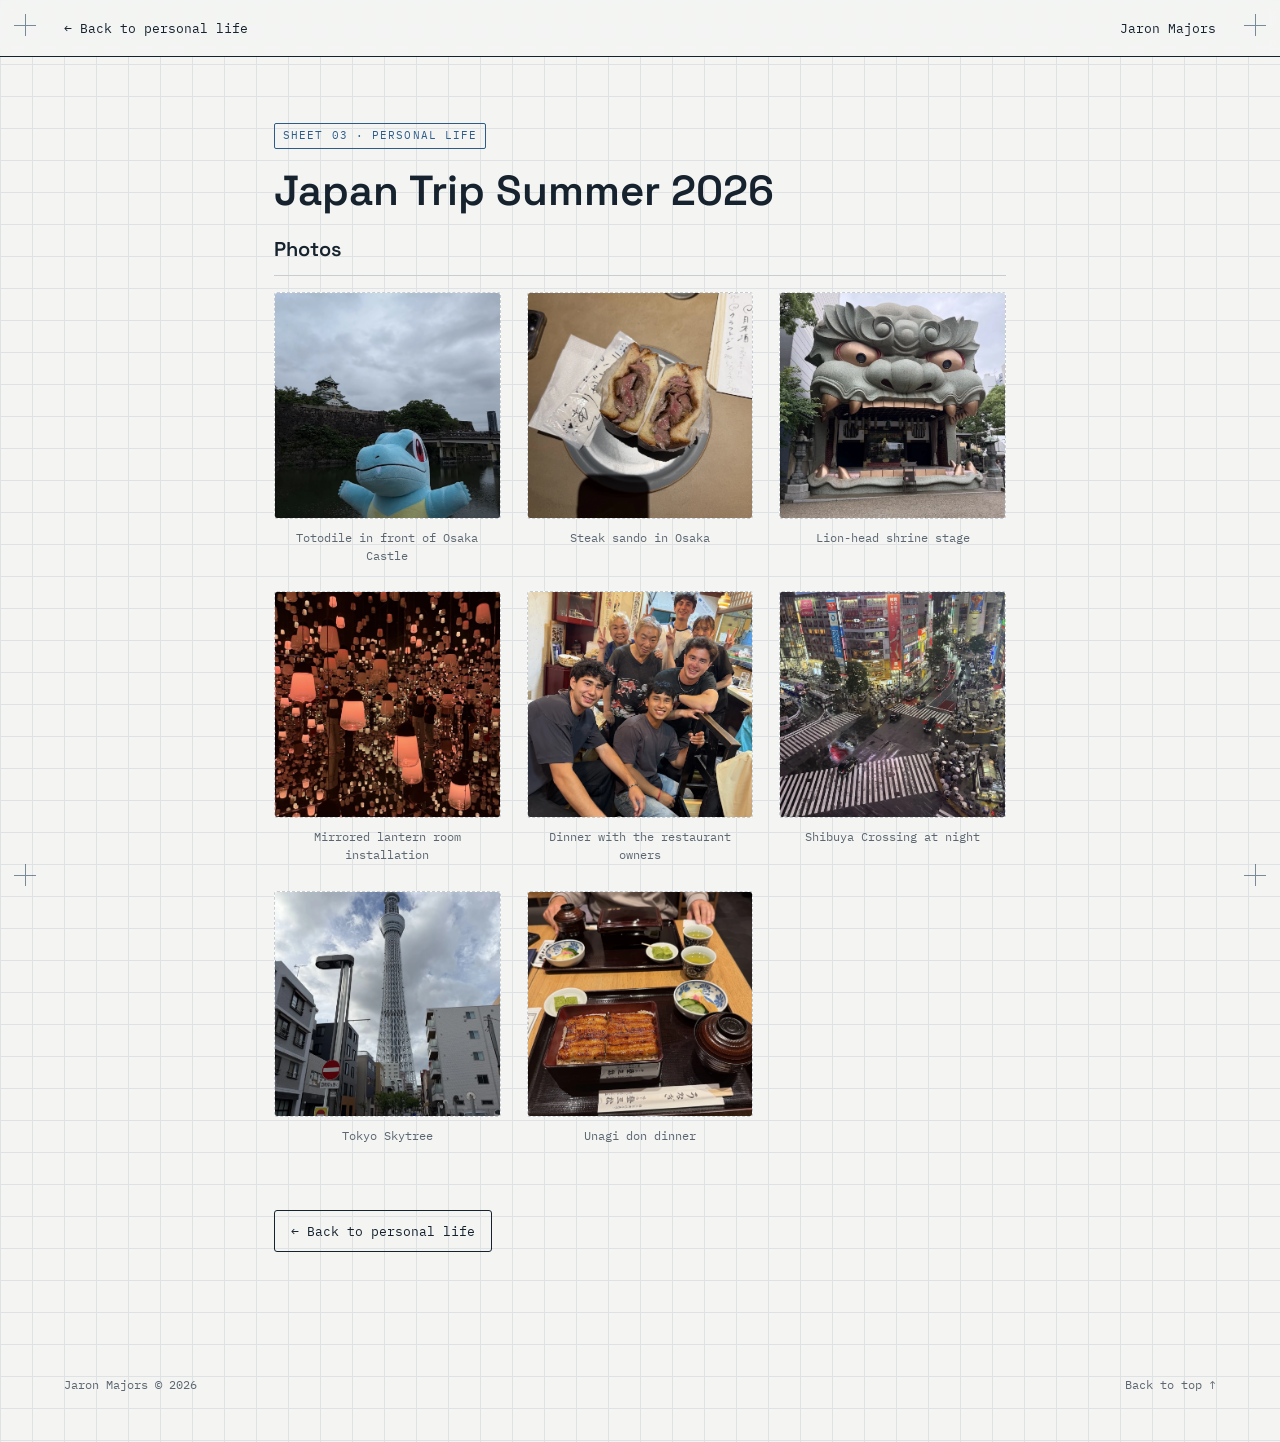
==== personal/japan-trip-2026.html @ 2b1dbe1b "Remove hero image and add per-photo captions to Japan trip gallery" ====
<!DOCTYPE html>
<html lang="en">
<head>
<meta charset="UTF-8">
<meta name="viewport" content="width=device-width, initial-scale=1.0">
<title>Japan Trip Summer 2026 — Jaron Majors</title>
<meta name="description" content="Photos from Jaron Majors' Japan trip, summer 2026.">
<link rel="preconnect" href="https://fonts.googleapis.com">
<link rel="preconnect" href="https://fonts.gstatic.com" crossorigin>
<link href="https://fonts.googleapis.com/css2?family=Space+Grotesk:wght@400;500;600;700&family=Inter:wght@400;500;600&family=IBM+Plex+Mono:wght@400;500&display=swap" rel="stylesheet">
<link rel="stylesheet" href="../css/style.css">
</head>
<body>

<div class="reg reg--tl" aria-hidden="true"></div>
<div class="reg reg--tr" aria-hidden="true"></div>
<div class="reg reg--bl" aria-hidden="true"></div>
<div class="reg reg--br" aria-hidden="true"></div>

<header class="article-header">
  <a href="../index.html#personal">← Back to personal life</a>
  <a href="../index.html">Jaron Majors</a>
</header>

<main class="article">
  <span class="article-eyebrow">Sheet 03 · Personal Life</span>
  <h1 class="article-title">Japan Trip Summer 2026</h1>

  <section class="article-section">
    <h2>Photos</h2>
    <div class="gallery">
      <figure class="gallery__item">
        <div class="gallery__frame"><img src="../assets/img/personal/japan-trip-2026/01.webp" alt="Totodile plush in front of Osaka Castle across the moat"></div>
        <figcaption>Totodile in front of Osaka Castle</figcaption>
      </figure>
      <figure class="gallery__item">
        <div class="gallery__frame"><img src="../assets/img/personal/japan-trip-2026/02.webp" alt="Toasted steak sandwich cut in half on a plate at a restaurant"></div>
        <figcaption>Steak sando in Osaka</figcaption>
      </figure>
      <figure class="gallery__item">
        <div class="gallery__frame"><img src="../assets/img/personal/japan-trip-2026/03.webp" alt="Large stone lion-head shaped shrine stage entrance with copper eyes and teeth"></div>
        <figcaption>Lion-head shrine stage</figcaption>
      </figure>
      <figure class="gallery__item">
        <div class="gallery__frame"><img src="../assets/img/personal/japan-trip-2026/04.webp" alt="Immersive mirrored room installation with hundreds of hanging glass lanterns"></div>
        <figcaption>Mirrored lantern room installation</figcaption>
      </figure>
      <figure class="gallery__item">
        <div class="gallery__frame"><img src="../assets/img/personal/japan-trip-2026/05.webp" alt="Group photo with friends and an elderly Japanese couple inside a small restaurant"></div>
        <figcaption>Dinner with the restaurant owners</figcaption>
      </figure>
      <figure class="gallery__item">
        <div class="gallery__frame"><img src="../assets/img/personal/japan-trip-2026/06.webp" alt="Aerial night view of Shibuya Crossing in the rain with crowds of umbrellas"></div>
        <figcaption>Shibuya Crossing at night</figcaption>
      </figure>
      <figure class="gallery__item">
        <div class="gallery__frame"><img src="../assets/img/personal/japan-trip-2026/07.webp" alt="Low angle view looking up at Tokyo Skytree against a cloudy sky"></div>
        <figcaption>Tokyo Skytree</figcaption>
      </figure>
      <figure class="gallery__item">
        <div class="gallery__frame"><img src="../assets/img/personal/japan-trip-2026/08.webp" alt="Unagi don meal in a lacquered box served with tea, pickles, and tamagoyaki"></div>
        <figcaption>Unagi don dinner</figcaption>
      </figure>
    </div>
  </section>

  <a class="article-back" href="../index.html#personal">← Back to personal life</a>
</main>

<footer class="sitefooter">
  <span>Jaron Majors © 2026</span>
  <a href="../index.html#top">Back to top ↑</a>
</footer>

<script src="../js/main.js"></script>
</body>
</html>
---- css/style.css ----
/* ==========================================================================
   TOKENS
   ========================================================================== */
:root{
  --paper:      #F4F5F3;
  --paper-alt:  #EDEFEC;
  --ink:        #16232E;
  --blue:       #2E5C8A;
  --blue-deep:  #16324F;
  --blue-pale:  #DCE6EE;
  --line:       #C7CDD1;
  --line-soft:  #DEE2E4;
  --accent:     #D6572A;
  --muted:      #5C6670;

  --font-display: 'Space Grotesk', sans-serif;
  --font-body:    'Inter', sans-serif;
  --font-mono:    'IBM Plex Mono', monospace;

  --gutter: clamp(20px, 5vw, 72px);
  --radius: 3px;
}

*,*::before,*::after{ box-sizing:border-box; }
html{ scroll-behavior:smooth; }

body{
  margin:0;
  background:
    linear-gradient(var(--line-soft) 1px, transparent 1px) 0 0/100% 32px,
    linear-gradient(90deg, var(--line-soft) 1px, transparent 1px) 0 0/32px 100%,
    var(--paper);
  background-attachment: local, local, fixed;
  color:var(--ink);
  font-family:var(--font-body);
  font-size:16px;
  line-height:1.6;
  -webkit-font-smoothing:antialiased;
}

a{ color:inherit; }
img{ max-width:100%; display:block; }
ul{ list-style:none; margin:0; padding:0; }
p{ margin:0 0 1em; }

:focus-visible{
  outline:2px solid var(--accent);
  outline-offset:3px;
}

@media (prefers-reduced-motion: reduce){
  *{ animation-duration:0.001ms !important; transition-duration:0.001ms !important; scroll-behavior:auto !important; }
}

/* ==========================================================================
   REGISTRATION MARKS (signature element)
   ========================================================================== */
.reg{
  position:fixed;
  width:22px; height:22px;
  z-index:40;
  pointer-events:none;
  opacity:0.55;
}
.reg::before,.reg::after{
  content:"";
  position:absolute;
  background:var(--blue-deep);
}
.reg::before{ width:100%; height:1px; top:50%; left:0; }
.reg::after{ height:100%; width:1px; left:50%; top:0; }
.reg--tl{ top:14px; left:14px; }
.reg--tr{ top:14px; right:14px; }
.reg--bl{ bottom:14px; left:14px; }
.reg--br{ bottom:14px; right:14px; }
@media (max-width:640px){ .reg{ display:none; } }

/* ==========================================================================
   TITLE BLOCK / HEADER
   ========================================================================== */
.titleblock{
  position:sticky;
  top:0;
  z-index:30;
  background:rgba(244,245,243,0.92);
  backdrop-filter:blur(6px);
  border-bottom:1.5px solid var(--ink);
}
.titleblock__inner{
  max-width:1280px;
  margin:0 auto;
  padding:14px var(--gutter);
  display:grid;
  grid-template-columns:1fr auto auto;
  align-items:center;
  gap:24px;
}
.titleblock__id{ display:flex; align-items:center; gap:14px; min-width:0; }
.titleblock__mark{
  font-family:var(--font-mono);
  font-size:12px;
  letter-spacing:0.04em;
  border:1.5px solid var(--ink);
  border-radius:50%;
  width:34px; height:34px;
  display:flex; align-items:center; justify-content:center;
  flex:none;
}
.titleblock__name{
  font-family:var(--font-display);
  font-size:18px;
  font-weight:600;
  margin:0;
  line-height:1.1;
}
.titleblock__role{
  font-family:var(--font-mono);
  font-size:11px;
  color:var(--muted);
  margin:2px 0 0;
  white-space:nowrap;
}

.titleblock__nav{
  display:flex;
  gap:2px;
}
.titleblock__nav a{
  font-family:var(--font-mono);
  font-size:12.5px;
  text-decoration:none;
  color:var(--ink);
  padding:8px 14px;
  border:1px solid transparent;
  border-radius:var(--radius);
  display:flex; align-items:center; gap:7px;
  transition:border-color .15s ease, background .15s ease;
}
.titleblock__nav a:hover{
  border-color:var(--line);
  background:var(--paper-alt);
}
.nav-num{
  color:var(--blue);
  font-size:10px;
}

.titleblock__meta{
  display:flex;
  gap:20px;
  margin:0;
  font-family:var(--font-mono);
  font-size:10.5px;
}
.titleblock__meta dt{
  color:var(--muted);
  text-transform:uppercase;
  letter-spacing:.06em;
  font-size:9.5px;
}
.titleblock__meta dd{
  margin:2px 0 0;
  white-space:nowrap;
}

@media (max-width:900px){
  .titleblock__inner{ grid-template-columns:1fr auto; }
  .titleblock__meta{ display:none; }
  .titleblock__role{ display:none; }
  .titleblock__nav a{ padding:8px 9px; }
}

/* ==========================================================================
   SHEETS (sections)
   ========================================================================== */
.sheet{
  max-width:1280px;
  margin:0 auto;
  padding:64px var(--gutter) 88px;
  border-bottom:1px solid var(--line);
  position:relative;
}
.sheet--alt{ background:var(--paper-alt); max-width:none; }
.sheet--alt > *{ max-width:1280px; margin-left:auto; margin-right:auto; }

.sheet__label{
  display:flex;
  align-items:baseline;
  gap:12px;
  margin-bottom:40px;
}
.sheet__num{
  font-family:var(--font-mono);
  font-size:11px;
  color:var(--blue);
  letter-spacing:.08em;
  border:1px solid var(--blue);
  padding:3px 8px;
  border-radius:2px;
}
.sheet__title{
  font-family:var(--font-display);
  font-size:13px;
  letter-spacing:.14em;
  text-transform:uppercase;
  color:var(--muted);
}

.section-head{
  font-family:var(--font-display);
  font-size:clamp(26px,3.4vw,38px);
  font-weight:600;
  line-height:1.2;
  margin:0 0 22px;
  max-width:20ch;
}
.section-intro{
  font-family:var(--font-mono);
  font-size:13px;
  color:var(--muted);
  margin-bottom:40px;
  max-width:60ch;
}

/* ==========================================================================
   ABOUT
   ========================================================================== */
.about__grid{
  display:grid;
  grid-template-columns:1.3fr 1fr;
  gap:64px;
}
@media (max-width:860px){
  .about__grid{ grid-template-columns:1fr; }
}

.about__summary p{
  font-size:16px;
  color:var(--ink);
  max-width:62ch;
}

.links{
  display:flex;
  flex-wrap:wrap;
  gap:10px;
  margin-top:28px;
}
.link-chip{
  display:inline-flex;
  align-items:center;
  gap:8px;
  font-family:var(--font-mono);
  font-size:12.5px;
  text-decoration:none;
  color:var(--ink);
  border:1px solid var(--ink);
  border-radius:var(--radius);
  padding:9px 14px;
  transition:transform .15s ease, background .15s ease, color .15s ease;
}
.link-chip:hover{
  background:var(--ink);
  color:var(--paper);
  transform:translateY(-1px);
}
.link-chip--accent{
  border-color:var(--accent);
  color:var(--accent);
}
.link-chip--accent:hover{
  background:var(--accent);
  border-color:var(--accent);
  color:#fff;
}
.link-chip__icon{ font-size:13px; line-height:1; }

.panel{
  padding-bottom:24px;
  margin-bottom:24px;
  border-bottom:1px dashed var(--line);
}
.panel:last-child{ border-bottom:none; margin-bottom:0; }
.panel__head{
  font-family:var(--font-mono);
  font-size:11px;
  text-transform:uppercase;
  letter-spacing:.1em;
  color:var(--blue);
  display:flex;
  align-items:center;
  gap:8px;
  margin:0 0 14px;
}
.tick{
  width:8px; height:8px;
  border:1.5px solid var(--blue);
  transform:rotate(45deg);
  flex:none;
}
.panel__org{ font-weight:600; margin:0 0 2px; font-size:14.5px; }
.panel__detail{ margin:0 0 2px; font-size:14px; color:var(--ink); }
.panel__meta{ font-family:var(--font-mono); font-size:11.5px; color:var(--muted); margin:0; }

.xp{ margin-bottom:16px; }
.xp:last-child{ margin-bottom:0; }
.xp__role{ font-weight:600; font-size:14px; margin:0 0 2px; }
.xp__org{ font-size:13.5px; color:var(--ink); margin:0 0 2px; }
.xp__meta{ font-family:var(--font-mono); font-size:11px; color:var(--muted); margin:0; }

.skillstrip{
  margin-top:56px;
  padding-top:28px;
  border-top:1px solid var(--line);
  display:flex;
  gap:24px;
  align-items:baseline;
  flex-wrap:wrap;
}
.skillstrip__label{
  font-family:var(--font-mono);
  font-size:11px;
  text-transform:uppercase;
  letter-spacing:.08em;
  color:var(--muted);
  flex:none;
}
.skillstrip__list{
  display:flex;
  flex-wrap:wrap;
  gap:8px 10px;
}
.skillstrip__list li{
  font-family:var(--font-mono);
  font-size:11.5px;
  padding:5px 10px;
  border:1px solid var(--line);
  border-radius:20px;
  color:var(--blue-deep);
  background:#fff;
}

/* ==========================================================================
   PROJECTS
   ========================================================================== */
.projects{
  display:grid;
  grid-template-columns:repeat(3,1fr);
  gap:32px;
}
@media (max-width:980px){
  .projects{ grid-template-columns:1fr; }
}

.project{
  background:#fff;
  border:1px solid var(--line);
  border-radius:var(--radius);
  overflow:hidden;
  display:flex;
  flex-direction:column;
  transition:transform .2s ease, box-shadow .2s ease;
}
.project:hover{
  transform:translateY(-4px);
  box-shadow:0 14px 32px -18px rgba(22,35,46,.35);
}

.project__media{
  position:relative;
  aspect-ratio:4/3;
  overflow:hidden;
  background:var(--blue-pale);
  border-bottom:1px solid var(--line);
}
.project__media img{
  width:100%; height:100%;
  object-fit:cover;
  transition:transform .4s ease;
}
.project:hover .project__media img{ transform:scale(1.045); }

.fig{
  position:absolute;
  bottom:8px; right:8px;
  font-family:var(--font-mono);
  font-size:10px;
  letter-spacing:.05em;
  background:rgba(22,35,46,0.82);
  color:#fff;
  padding:3px 7px;
  border-radius:2px;
}

.project__body{ padding:22px 22px 24px; display:flex; flex-direction:column; flex:1; }
.project__tag{
  font-family:var(--font-mono);
  font-size:10.5px;
  text-transform:uppercase;
  letter-spacing:.06em;
  color:var(--blue);
  margin-bottom:8px;
}
.project__title{
  font-family:var(--font-display);
  font-size:19px;
  font-weight:600;
  margin:0 0 10px;
  line-height:1.28;
}
.project__desc{
  font-size:13.8px;
  color:var(--muted);
  margin-bottom:16px;
  flex:1;
}
.project__chips{
  display:flex;
  flex-wrap:wrap;
  gap:6px;
}
.project__chips li{
  font-family:var(--font-mono);
  font-size:10.5px;
  padding:4px 8px;
  background:var(--paper-alt);
  border:1px solid var(--line-soft);
  border-radius:3px;
  color:var(--blue-deep);
}

.more-note{
  margin-top:40px;
  font-family:var(--font-mono);
  font-size:12px;
  color:var(--muted);
  text-align:center;
  border-top:1px dashed var(--line);
  padding-top:24px;
}

/* ==========================================================================
   PERSONAL ENTRIES
   ========================================================================== */
.entries{
  display:grid;
  grid-template-columns:repeat(3,1fr);
  gap:32px;
}
@media (max-width:980px){
  .entries{ grid-template-columns:1fr; }
}

.entry{
  position:relative;
  background:#fff;
  border:1px solid var(--line);
  border-radius:var(--radius);
  overflow:hidden;
  cursor:pointer;
  transition:transform .2s ease, box-shadow .2s ease;
}
.entry:hover{
  transform:translateY(-4px);
  box-shadow:0 14px 32px -18px rgba(22,35,46,.35);
}
.entry__link-overlay{
  position:absolute;
  inset:0;
  z-index:2;
}
.entry__media{
  position:relative;
  aspect-ratio:4/3;
  overflow:hidden;
  background:var(--blue-pale);
  border-bottom:1px solid var(--line);
}
.entry__media img{
  width:100%; height:100%;
  object-fit:cover;
  transition:transform .4s ease;
}
.entry:hover .entry__media img{ transform:scale(1.045); }
.entry__caption{
  padding:16px 18px;
  font-family:var(--font-display);
  font-size:15.5px;
  font-weight:600;
}

/* ==========================================================================
   GALLERY (used on personal entry detail pages)
   ========================================================================== */
.gallery{
  display:grid;
  grid-template-columns:repeat(3,1fr);
  gap:26px;
}
@media (max-width:760px){
  .gallery{ grid-template-columns:repeat(2,1fr); }
}
@media (max-width:460px){
  .gallery{ grid-template-columns:1fr; }
}

.gallery__item{ margin:0; }
.gallery__frame{
  aspect-ratio:1/1;
  border:1.5px dashed var(--line);
  border-radius:var(--radius);
  display:flex;
  align-items:center;
  justify-content:center;
  background:#fff;
  transition:border-color .15s ease, background .15s ease;
  overflow:hidden;
}
.gallery__frame img{ width:100%; height:100%; object-fit:cover; }
.placeholder .gallery__frame span{
  font-family:var(--font-mono);
  font-size:11.5px;
  color:var(--line);
  letter-spacing:.05em;
}
.gallery__item:hover .gallery__frame{
  border-color:var(--blue);
  background:var(--blue-pale);
}
.gallery__item:hover .gallery__frame span{ color:var(--blue); }
.gallery__item figcaption{
  font-family:var(--font-mono);
  font-size:11.5px;
  color:var(--muted);
  margin-top:10px;
  text-align:center;
}

/* ==========================================================================
   FOOTER
   ========================================================================== */
.sitefooter{
  max-width:1280px;
  margin:0 auto;
  padding:28px var(--gutter) 48px;
  display:flex;
  justify-content:space-between;
  font-family:var(--font-mono);
  font-size:11.5px;
  color:var(--muted);
}
.sitefooter a{ text-decoration:none; }
.sitefooter a:hover{ color:var(--blue); }

/* ==========================================================================
   PROJECT CARD → ARTICLE LINK
   ========================================================================== */
.project{ position:relative; cursor:pointer; }
.project__link-overlay{
  position:absolute;
  inset:0;
  z-index:2;
}
.project__cta{
  display:inline-flex;
  align-items:center;
  gap:6px;
  margin-top:16px;
  font-family:var(--font-mono);
  font-size:11.5px;
  color:var(--accent);
  text-transform:uppercase;
  letter-spacing:.05em;
}
.project__cta::after{
  content:"→";
  transition:transform .15s ease;
  display:inline-block;
}
.project:hover .project__cta::after{ transform:translateX(3px); }

/* ==========================================================================
   ARTICLE (PROJECT DETAIL) PAGES
   ========================================================================== */
.article-header{
  max-width:1280px;
  margin:0 auto;
  padding:18px var(--gutter);
  display:flex;
  align-items:center;
  justify-content:space-between;
  border-bottom:1.5px solid var(--ink);
  background:rgba(244,245,243,0.92);
  position:sticky;
  top:0;
  z-index:30;
  backdrop-filter:blur(6px);
}
.article-header a{
  font-family:var(--font-mono);
  font-size:12.5px;
  text-decoration:none;
  color:var(--ink);
  transition:color .15s ease;
}
.article-header a:hover{ color:var(--blue); }

.article{
  max-width:860px;
  margin:0 auto;
  padding:64px var(--gutter) 96px;
}
.article-eyebrow{
  font-family:var(--font-mono);
  font-size:11px;
  text-transform:uppercase;
  letter-spacing:.1em;
  color:var(--blue);
  border:1px solid var(--blue);
  display:inline-block;
  padding:3px 8px;
  border-radius:2px;
  margin-bottom:18px;
}
.article-title{
  font-family:var(--font-display);
  font-size:clamp(28px,4vw,42px);
  font-weight:600;
  line-height:1.15;
  margin:0 0 18px;
  max-width:22ch;
}
.article-meta-row{
  display:flex;
  flex-wrap:wrap;
  gap:10px;
  margin-bottom:36px;
}
.meta-pill{
  font-family:var(--font-mono);
  font-size:11px;
  padding:5px 10px;
  border:1px solid var(--line);
  border-radius:20px;
  color:var(--blue-deep);
  background:#fff;
}
.article-hero{
  width:100%;
  border-radius:var(--radius);
  overflow:hidden;
  border:1px solid var(--line);
  margin-bottom:48px;
}
.article-hero img{ width:100%; display:block; }

.article-section{ margin-bottom:48px; }
.article-section h2{
  font-family:var(--font-display);
  font-size:20px;
  font-weight:600;
  margin:0 0 16px;
  padding-bottom:10px;
  border-bottom:1px solid var(--line);
}
.article-section p{ font-size:15.5px; color:var(--ink); max-width:70ch; }
.article-list{ display:flex; flex-direction:column; gap:10px; }
.article-list li{
  font-size:14.5px;
  color:var(--ink);
  padding-left:20px;
  position:relative;
}
.article-list li::before{
  content:"";
  position:absolute;
  left:0; top:8px;
  width:7px; height:7px;
  border:1.5px solid var(--blue);
  transform:rotate(45deg);
}

.article-back{
  display:inline-flex;
  align-items:center;
  gap:8px;
  font-family:var(--font-mono);
  font-size:12.5px;
  text-decoration:none;
  color:var(--ink);
  border:1px solid var(--ink);
  border-radius:var(--radius);
  padding:10px 16px;
  margin-top:16px;
  transition:background .15s ease, color .15s ease;
}
.article-back:hover{ background:var(--ink); color:var(--paper); }

/* ==========================================================================
   SCROLL REVEAL
   ========================================================================== */
.reveal{
  opacity:0;
  transform:translateY(16px);
  transition:opacity .6s ease, transform .6s ease;
}
.reveal.is-visible{
  opacity:1;
  transform:translateY(0);
}
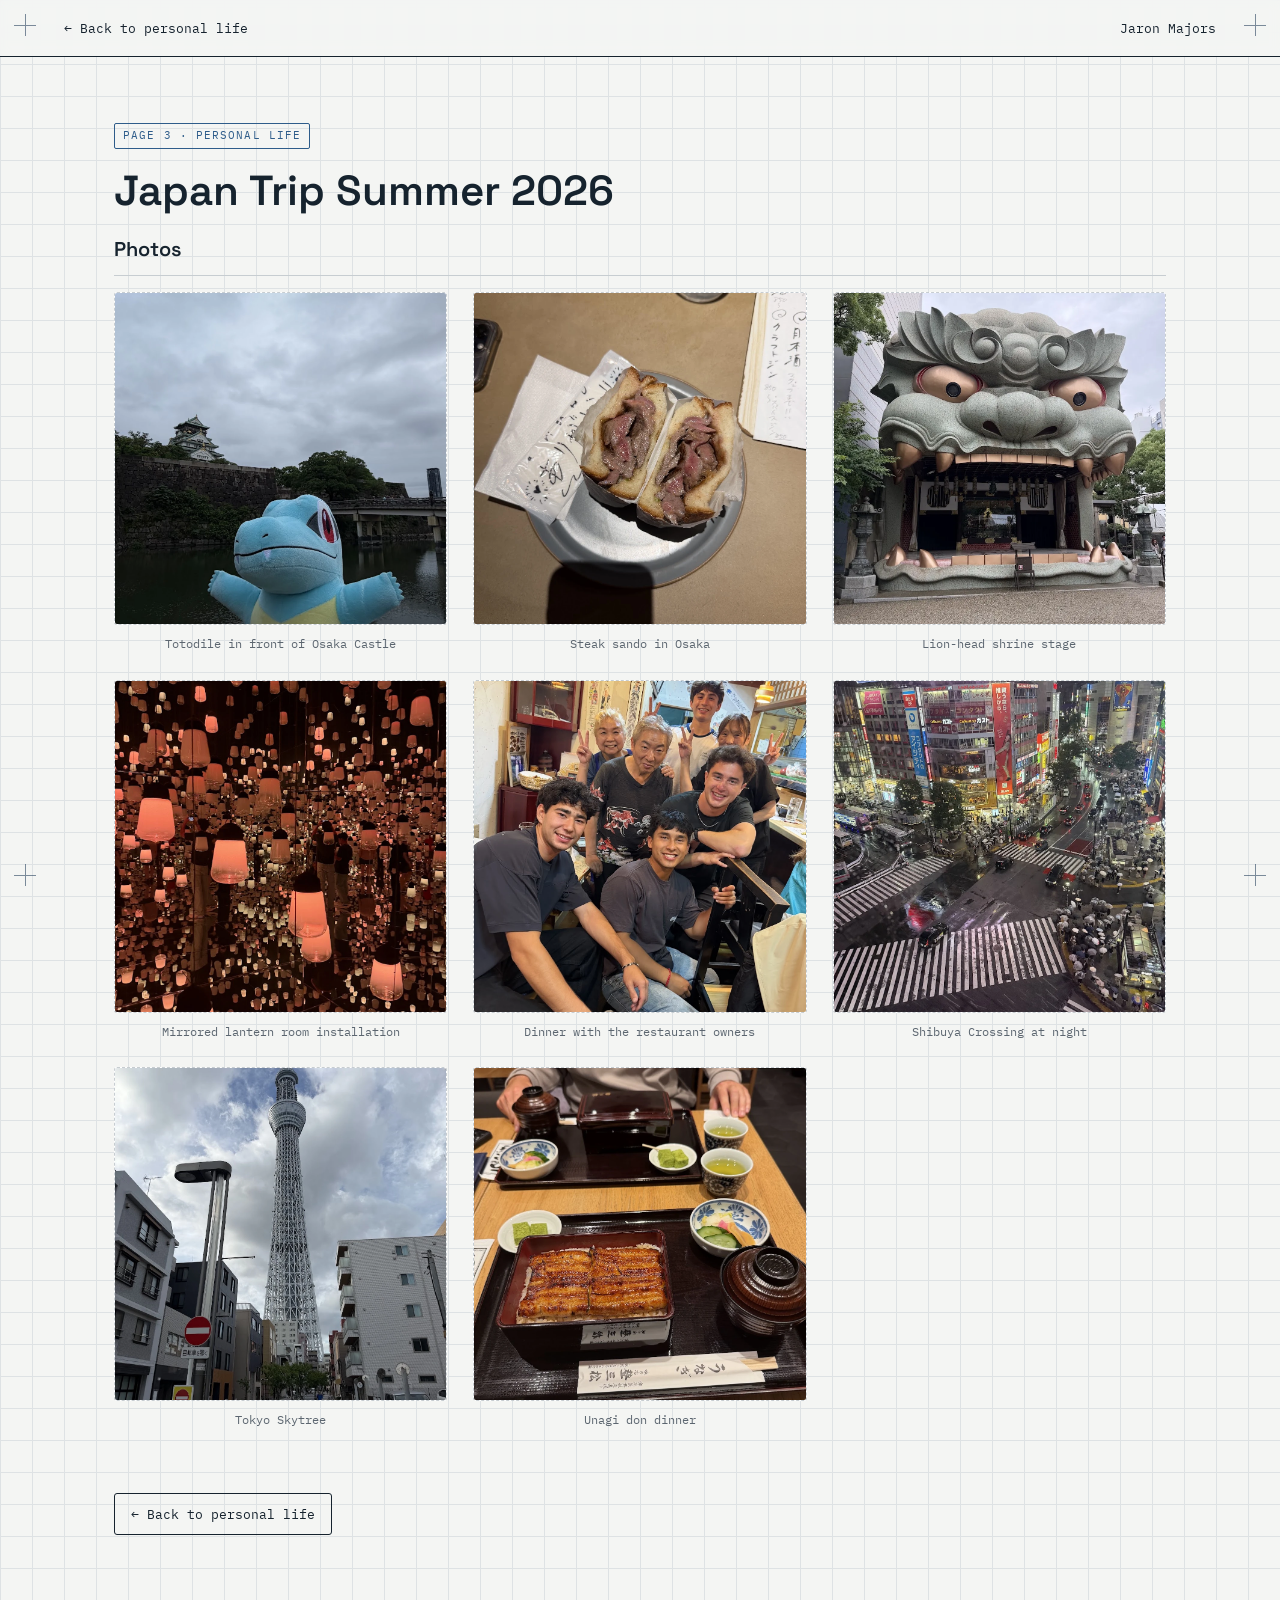
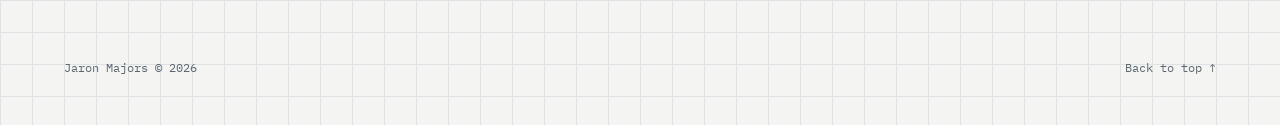
==== commit 7a8ebe22: "Relabel sheet numbers to Page 1/2/3 and update Personal Life intro text Co-Authored-By: Claude Sonne" ====
--- a/personal/japan-trip-2026.html
+++ b/personal/japan-trip-2026.html
@@ -23,7 +23,7 @@
 </header>
 
 <main class="article">
-  <span class="article-eyebrow">Sheet 03 · Personal Life</span>
+  <span class="article-eyebrow">Page 3 · Personal Life</span>
   <h1 class="article-title">Japan Trip Summer 2026</h1>
 
   <section class="article-section">
--- a/css/style.css
+++ b/css/style.css
@@ -606,9 +606,52 @@
 .article-header a:hover{ color:var(--blue); }
 
 .article{
-  max-width:860px;
+  max-width:1180px;
   margin:0 auto;
   padding:64px var(--gutter) 96px;
+}
+.article-layout{
+  display:grid;
+  grid-template-columns:minmax(0,1fr) 300px;
+  gap:56px;
+  align-items:start;
+}
+.article-main{ max-width:780px; }
+@media (max-width:900px){
+  .article-layout{ grid-template-columns:1fr; }
+  .article-main{ max-width:none; }
+}
+
+.article-photos{
+  display:flex;
+  flex-direction:column;
+  gap:20px;
+  position:sticky;
+  top:96px;
+}
+@media (max-width:900px){
+  .article-photos{
+    position:static;
+    flex-direction:row;
+    flex-wrap:wrap;
+    margin-top:8px;
+  }
+  .article-photos .article-photo{ flex:1 1 220px; }
+}
+.article-photo{
+  margin:0;
+  background:#fff;
+  border:1px solid var(--line);
+  border-radius:var(--radius);
+  overflow:hidden;
+}
+.article-photo img{ width:100%; display:block; }
+.article-photo figcaption{
+  font-family:var(--font-mono);
+  font-size:11px;
+  color:var(--muted);
+  padding:8px 10px;
+  border-top:1px solid var(--line-soft);
 }
 .article-eyebrow{
   font-family:var(--font-mono);
@@ -696,6 +739,17 @@
 }
 .article-back:hover{ background:var(--ink); color:var(--paper); }
 
+.article-disclaimer{
+  margin-top:48px;
+  padding-top:20px;
+  border-top:1px dashed var(--line);
+  font-family:var(--font-mono);
+  font-size:11px;
+  line-height:1.6;
+  color:var(--muted);
+  max-width:70ch;
+}
+
 /* ==========================================================================
    SCROLL REVEAL
    ========================================================================== */
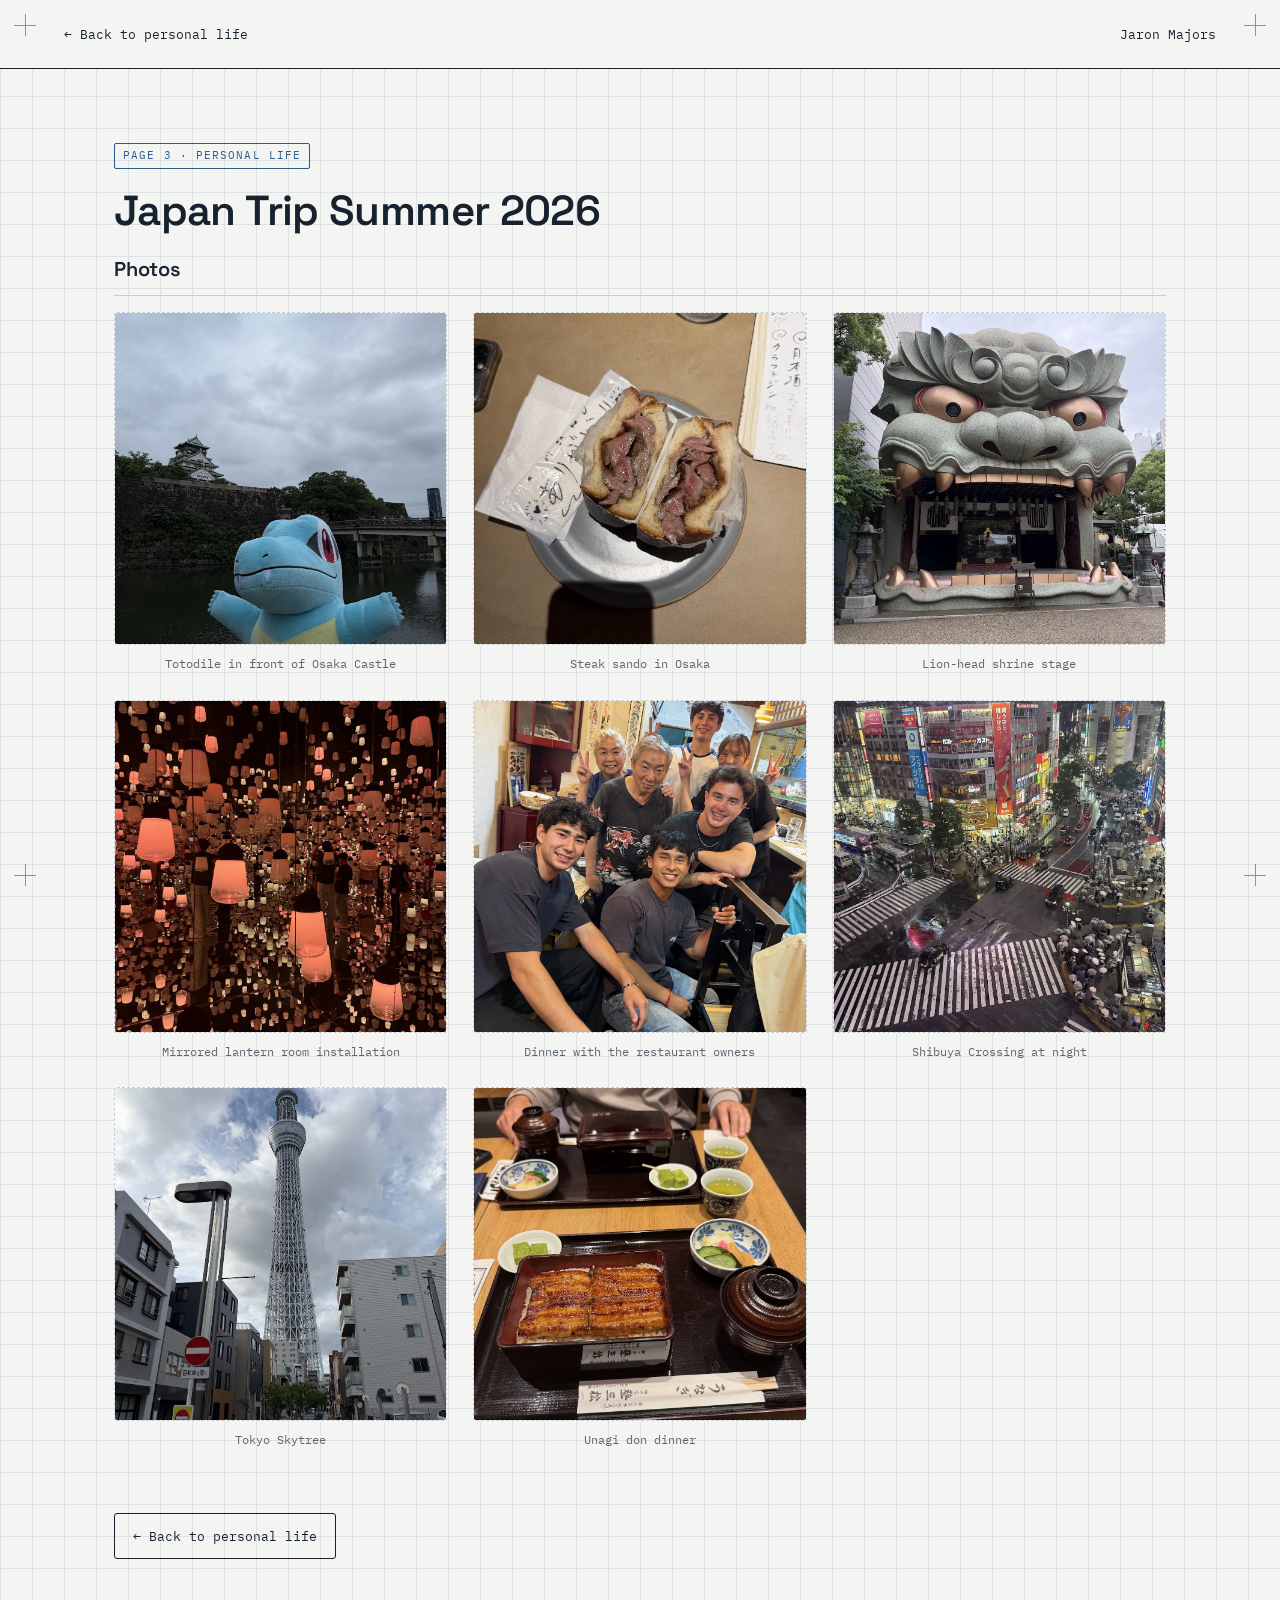
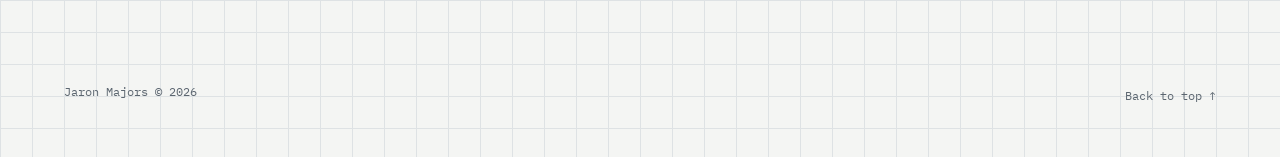
==== commit 4788f9b0: "Modernize site: hero cover, mobile tab bar, dark mode - Add a full-viewport blueprint "cover" hero a" ====
--- a/personal/japan-trip-2026.html
+++ b/personal/japan-trip-2026.html
@@ -1,10 +1,13 @@
 <!DOCTYPE html>
-<html lang="en">
+<html lang="en" class="no-js">
 <head>
 <meta charset="UTF-8">
-<meta name="viewport" content="width=device-width, initial-scale=1.0">
+<meta name="viewport" content="width=device-width, initial-scale=1.0, viewport-fit=cover">
 <title>Japan Trip Summer 2026 — Jaron Majors</title>
 <meta name="description" content="Photos from Jaron Majors' Japan trip, summer 2026.">
+<meta name="color-scheme" content="light dark">
+<meta name="theme-color" content="#F4F5F3" media="(prefers-color-scheme: light)">
+<meta name="theme-color" content="#12171B" media="(prefers-color-scheme: dark)">
 <link rel="preconnect" href="https://fonts.googleapis.com">
 <link rel="preconnect" href="https://fonts.gstatic.com" crossorigin>
 <link href="https://fonts.googleapis.com/css2?family=Space+Grotesk:wght@400;500;600;700&family=Inter:wght@400;500;600&family=IBM+Plex+Mono:wght@400;500&display=swap" rel="stylesheet">
@@ -30,35 +33,35 @@
     <h2>Photos</h2>
     <div class="gallery">
       <figure class="gallery__item">
-        <div class="gallery__frame"><img src="../assets/img/personal/japan-trip-2026/01.webp" alt="Totodile plush in front of Osaka Castle across the moat"></div>
+        <div class="gallery__frame"><img loading="lazy" decoding="async" src="../assets/img/personal/japan-trip-2026/01.webp" alt="Totodile plush in front of Osaka Castle across the moat"></div>
         <figcaption>Totodile in front of Osaka Castle</figcaption>
       </figure>
       <figure class="gallery__item">
-        <div class="gallery__frame"><img src="../assets/img/personal/japan-trip-2026/02.webp" alt="Toasted steak sandwich cut in half on a plate at a restaurant"></div>
+        <div class="gallery__frame"><img loading="lazy" decoding="async" src="../assets/img/personal/japan-trip-2026/02.webp" alt="Toasted steak sandwich cut in half on a plate at a restaurant"></div>
         <figcaption>Steak sando in Osaka</figcaption>
       </figure>
       <figure class="gallery__item">
-        <div class="gallery__frame"><img src="../assets/img/personal/japan-trip-2026/03.webp" alt="Large stone lion-head shaped shrine stage entrance with copper eyes and teeth"></div>
+        <div class="gallery__frame"><img loading="lazy" decoding="async" src="../assets/img/personal/japan-trip-2026/03.webp" alt="Large stone lion-head shaped shrine stage entrance with copper eyes and teeth"></div>
         <figcaption>Lion-head shrine stage</figcaption>
       </figure>
       <figure class="gallery__item">
-        <div class="gallery__frame"><img src="../assets/img/personal/japan-trip-2026/04.webp" alt="Immersive mirrored room installation with hundreds of hanging glass lanterns"></div>
+        <div class="gallery__frame"><img loading="lazy" decoding="async" src="../assets/img/personal/japan-trip-2026/04.webp" alt="Immersive mirrored room installation with hundreds of hanging glass lanterns"></div>
         <figcaption>Mirrored lantern room installation</figcaption>
       </figure>
       <figure class="gallery__item">
-        <div class="gallery__frame"><img src="../assets/img/personal/japan-trip-2026/05.webp" alt="Group photo with friends and an elderly Japanese couple inside a small restaurant"></div>
+        <div class="gallery__frame"><img loading="lazy" decoding="async" src="../assets/img/personal/japan-trip-2026/05.webp" alt="Group photo with friends and an elderly Japanese couple inside a small restaurant"></div>
         <figcaption>Dinner with the restaurant owners</figcaption>
       </figure>
       <figure class="gallery__item">
-        <div class="gallery__frame"><img src="../assets/img/personal/japan-trip-2026/06.webp" alt="Aerial night view of Shibuya Crossing in the rain with crowds of umbrellas"></div>
+        <div class="gallery__frame"><img loading="lazy" decoding="async" src="../assets/img/personal/japan-trip-2026/06.webp" alt="Aerial night view of Shibuya Crossing in the rain with crowds of umbrellas"></div>
         <figcaption>Shibuya Crossing at night</figcaption>
       </figure>
       <figure class="gallery__item">
-        <div class="gallery__frame"><img src="../assets/img/personal/japan-trip-2026/07.webp" alt="Low angle view looking up at Tokyo Skytree against a cloudy sky"></div>
+        <div class="gallery__frame"><img loading="lazy" decoding="async" src="../assets/img/personal/japan-trip-2026/07.webp" alt="Low angle view looking up at Tokyo Skytree against a cloudy sky"></div>
         <figcaption>Tokyo Skytree</figcaption>
       </figure>
       <figure class="gallery__item">
-        <div class="gallery__frame"><img src="../assets/img/personal/japan-trip-2026/08.webp" alt="Unagi don meal in a lacquered box served with tea, pickles, and tamagoyaki"></div>
+        <div class="gallery__frame"><img loading="lazy" decoding="async" src="../assets/img/personal/japan-trip-2026/08.webp" alt="Unagi don meal in a lacquered box served with tea, pickles, and tamagoyaki"></div>
         <figcaption>Unagi don dinner</figcaption>
       </figure>
     </div>
--- a/css/style.css
+++ b/css/style.css
@@ -2,33 +2,70 @@
    TOKENS
    ========================================================================== */
 :root{
+  color-scheme: light;
+
   --paper:      #F4F5F3;
   --paper-alt:  #EDEFEC;
+  --surface:    #FFFFFF;
   --ink:        #16232E;
   --blue:       #2E5C8A;
   --blue-deep:  #16324F;
   --blue-pale:  #DCE6EE;
   --line:       #C7CDD1;
   --line-soft:  #DEE2E4;
+  --grid-line:  #DEE2E4;
   --accent:     #D6572A;
+  --accent-ink: #FFFFFF;
   --muted:      #5C6670;
-
-  --font-display: 'Space Grotesk', sans-serif;
-  --font-body:    'Inter', sans-serif;
-  --font-mono:    'IBM Plex Mono', monospace;
+  --header-bg:  rgba(244, 245, 243, 0.82);
+  --shadow-rgb: 22, 35, 46;
+
+  --font-display: 'Space Grotesk', 'Segoe UI', system-ui, sans-serif;
+  --font-body:    'Inter', 'Segoe UI', system-ui, sans-serif;
+  --font-mono:    'IBM Plex Mono', ui-monospace, 'SFMono-Regular', Menlo, monospace;
 
   --gutter: clamp(20px, 5vw, 72px);
   --radius: 3px;
+
+  --ease: cubic-bezier(0.22, 0.61, 0.36, 1);
+  --dur:  0.5s;
+
+  --tabbar-h: 60px;
+}
+
+@media (prefers-color-scheme: dark){
+  :root{
+    color-scheme: dark;
+
+    --paper:      #12171B;
+    --paper-alt:  #171D22;
+    --surface:    #1B2228;
+    --ink:        #E7EAEC;
+    --blue:       #7CB0DF;
+    --blue-deep:  #A9CCE6;
+    --blue-pale:  #22303C;
+    --line:       #34414B;
+    --line-soft:  #262F37;
+    --grid-line:  #1C242A;
+    --accent:     #F0793F;
+    --accent-ink: #14100D;
+    --muted:      #8B97A0;
+    --header-bg:  rgba(18, 23, 27, 0.82);
+    --shadow-rgb: 0, 0, 0;
+  }
 }
 
 *,*::before,*::after{ box-sizing:border-box; }
-html{ scroll-behavior:smooth; }
+
+html{
+  scroll-behavior:smooth;
+}
 
 body{
   margin:0;
   background:
-    linear-gradient(var(--line-soft) 1px, transparent 1px) 0 0/100% 32px,
-    linear-gradient(90deg, var(--line-soft) 1px, transparent 1px) 0 0/32px 100%,
+    linear-gradient(var(--grid-line) 1px, transparent 1px) 0 0/100% 32px,
+    linear-gradient(90deg, var(--grid-line) 1px, transparent 1px) 0 0/32px 100%,
     var(--paper);
   background-attachment: local, local, fixed;
   color:var(--ink);
@@ -36,6 +73,7 @@
   font-size:16px;
   line-height:1.6;
   -webkit-font-smoothing:antialiased;
+  overflow-x:hidden;
 }
 
 a{ color:inherit; }
@@ -46,10 +84,15 @@
 :focus-visible{
   outline:2px solid var(--accent);
   outline-offset:3px;
-}
+  border-radius:1px;
+}
+
+/* Keep content visible if JS fails to run */
+.no-js .reveal{ opacity:1 !important; transform:none !important; }
 
 @media (prefers-reduced-motion: reduce){
-  *{ animation-duration:0.001ms !important; transition-duration:0.001ms !important; scroll-behavior:auto !important; }
+  html{ scroll-behavior:auto; }
+  *{ animation-duration:0.001ms !important; transition-duration:0.001ms !important; }
 }
 
 /* ==========================================================================
@@ -60,7 +103,7 @@
   width:22px; height:22px;
   z-index:40;
   pointer-events:none;
-  opacity:0.55;
+  opacity:0.5;
 }
 .reg::before,.reg::after{
   content:"";
@@ -82,9 +125,28 @@
   position:sticky;
   top:0;
   z-index:30;
-  background:rgba(244,245,243,0.92);
-  backdrop-filter:blur(6px);
+  background:var(--header-bg);
+  -webkit-backdrop-filter:blur(10px) saturate(1.2);
+  backdrop-filter:blur(10px) saturate(1.2);
   border-bottom:1.5px solid var(--ink);
+  transition:box-shadow .3s var(--ease), background .3s var(--ease);
+}
+.titleblock.is-stuck{
+  box-shadow:0 10px 30px -22px rgba(var(--shadow-rgb), 0.6);
+}
+
+/* Over the hero, the header floats transparent until you scroll past it */
+body.has-hero .titleblock{
+  background:transparent;
+  border-bottom-color:transparent;
+  -webkit-backdrop-filter:none;
+  backdrop-filter:none;
+}
+body.has-hero .titleblock.is-stuck{
+  background:var(--header-bg);
+  border-bottom-color:var(--ink);
+  -webkit-backdrop-filter:blur(10px) saturate(1.2);
+  backdrop-filter:blur(10px) saturate(1.2);
 }
 .titleblock__inner{
   max-width:1280px;
@@ -112,6 +174,7 @@
   font-weight:600;
   margin:0;
   line-height:1.1;
+  letter-spacing:-0.01em;
 }
 .titleblock__role{
   font-family:var(--font-mono);
@@ -130,19 +193,27 @@
   font-size:12.5px;
   text-decoration:none;
   color:var(--ink);
-  padding:8px 14px;
+  padding:9px 14px;
+  min-height:40px;
   border:1px solid transparent;
   border-radius:var(--radius);
   display:flex; align-items:center; gap:7px;
-  transition:border-color .15s ease, background .15s ease;
+  transition:border-color .18s var(--ease), background .18s var(--ease), color .18s var(--ease);
 }
 .titleblock__nav a:hover{
   border-color:var(--line);
   background:var(--paper-alt);
 }
+.titleblock__nav a.is-active{
+  border-color:var(--line);
+  background:var(--paper-alt);
+  color:var(--ink);
+}
+.titleblock__nav a.is-active .nav-num{ color:var(--accent); }
 .nav-num{
   color:var(--blue);
   font-size:10px;
+  transition:color .18s var(--ease);
 }
 
 .titleblock__meta{
@@ -167,7 +238,242 @@
   .titleblock__inner{ grid-template-columns:1fr auto; }
   .titleblock__meta{ display:none; }
   .titleblock__role{ display:none; }
-  .titleblock__nav a{ padding:8px 9px; }
+  .titleblock__nav a{ padding:9px; }
+}
+
+@media (max-width:720px){
+  .titleblock__inner{ grid-template-columns:1fr; }
+  .titleblock__nav{ display:none; }
+}
+
+/* ==========================================================================
+   BOTTOM TAB BAR (mobile navigation)
+   ========================================================================== */
+.tabbar{ display:none; }
+
+@media (max-width:720px){
+  .tabbar{
+    position:fixed;
+    left:0; right:0; bottom:0;
+    z-index:50;
+    display:grid;
+    grid-template-columns:repeat(3, 1fr);
+    background:var(--header-bg);
+    -webkit-backdrop-filter:blur(12px) saturate(1.2);
+    backdrop-filter:blur(12px) saturate(1.2);
+    border-top:1.5px solid var(--ink);
+    padding-bottom:env(safe-area-inset-bottom);
+  }
+  .tabbar a{
+    display:flex;
+    flex-direction:column;
+    align-items:center;
+    justify-content:center;
+    gap:3px;
+    min-height:var(--tabbar-h);
+    text-decoration:none;
+    color:var(--muted);
+    font-family:var(--font-mono);
+    font-size:11px;
+    letter-spacing:.03em;
+    border-top:2px solid transparent;
+    margin-top:-1.5px;
+    transition:color .2s var(--ease), border-color .2s var(--ease);
+  }
+  .tabbar a .tab-num{
+    font-size:9px;
+    color:var(--blue);
+    transition:color .2s var(--ease);
+  }
+  .tabbar a.is-active{
+    color:var(--ink);
+    border-top-color:var(--accent);
+  }
+  .tabbar a.is-active .tab-num{ color:var(--accent); }
+
+  body{ padding-bottom:calc(var(--tabbar-h) + env(safe-area-inset-bottom)); }
+  body{ background-attachment:scroll; }
+}
+
+/* ==========================================================================
+   HERO / COVER
+   ========================================================================== */
+.hero{
+  position:relative;
+  max-width:1280px;
+  margin:0 auto;
+  padding:clamp(112px, 18vh, 184px) var(--gutter) clamp(56px, 9vh, 96px);
+  border-bottom:1px solid var(--line-soft);
+  display:flex;
+  flex-direction:column;
+  min-height:calc(100vh - 66px);
+  min-height:calc(100svh - 66px);
+}
+.hero__inner{
+  flex:1;
+  display:grid;
+  grid-template-columns:1.1fr 0.9fr;
+  align-items:center;
+  gap:clamp(28px, 6vw, 72px);
+}
+@media (max-width:860px){
+  .hero__inner{ grid-template-columns:1fr; gap:clamp(28px, 8vw, 44px); }
+}
+@media (max-width:720px){
+  .hero{ min-height:calc(100vh - 58px); min-height:calc(100svh - 58px); }
+  .hero__inner{ display:block; }
+}
+
+.hero__eyebrow{
+  font-family:var(--font-mono);
+  font-size:11px;
+  letter-spacing:.14em;
+  text-transform:uppercase;
+  color:var(--muted);
+  display:flex;
+  align-items:center;
+  gap:10px;
+  margin:0 0 clamp(20px, 3vw, 32px);
+}
+.hero__sheet{
+  color:var(--blue);
+  border:1px solid var(--blue);
+  padding:3px 8px;
+  border-radius:2px;
+}
+.hero__name{
+  font-family:var(--font-display);
+  font-weight:700;
+  font-size:clamp(52px, 11vw, 124px);
+  line-height:0.94;
+  letter-spacing:-0.03em;
+  margin:0 0 clamp(20px, 3vw, 30px);
+}
+.hero__tagline{
+  font-size:clamp(16px, 2.1vw, 20px);
+  line-height:1.5;
+  color:var(--ink);
+  max-width:34ch;
+  margin:0 0 12px;
+}
+.hero__meta{
+  font-family:var(--font-mono);
+  font-size:12px;
+  color:var(--muted);
+  margin:0 0 clamp(26px, 4vw, 38px);
+}
+.hero__actions{
+  display:flex;
+  flex-wrap:wrap;
+  gap:12px;
+}
+.hero__actions .link-chip{
+  font-size:13px;
+  padding:13px 20px;
+}
+
+.hero__figure{
+  justify-self:center;
+  width:100%;
+  max-width:440px;
+  transform:translate(var(--px, 0px), var(--py, 0px));
+  transition:transform .45s var(--ease);
+}
+@media (max-width:860px){
+  .hero__figure{ max-width:300px; margin-top:8px; }
+}
+/* On phones the figure floats as a faint backdrop so it never collides
+   with the fixed tab bar or stretches the cover */
+@media (max-width:720px){
+  .hero__figure{
+    position:absolute;
+    right:2%;
+    bottom:calc(env(safe-area-inset-bottom) + 40px);
+    transform:none;
+    width:56%;
+    max-width:210px;
+    margin-top:0;
+    opacity:.38;
+    pointer-events:none;
+  }
+  .hero__lead{ position:relative; z-index:1; }
+}
+.hero__figure svg{
+  width:100%;
+  height:auto;
+  display:block;
+  overflow:visible;
+  stroke:var(--ink);
+  fill:none;
+  animation:hero-floaty 7s ease-in-out infinite;
+}
+.hero__figure [data-c="line"]{ stroke:var(--line); }
+.hero__figure [data-c="blue"]{ stroke:var(--blue); }
+.hero__figure [data-c="accent"]{ stroke:var(--accent); }
+.hero__figure [data-c="muted"]{ stroke:var(--muted); }
+.hero__figure [data-fill]{ fill:var(--blue-pale); stroke:none; }
+.hero__figure text{
+  font-family:var(--font-mono);
+  fill:var(--muted);
+  stroke:none;
+  letter-spacing:.08em;
+}
+
+.hero__figure [data-draw]{
+  stroke-dasharray:1;
+  stroke-dashoffset:1;
+  animation:hero-draw 1.4s var(--ease) var(--d, 0s) forwards;
+}
+.hero__figure [data-fill]{
+  opacity:0;
+  animation:hero-fade 1s var(--ease) 1.05s forwards;
+}
+@keyframes hero-draw{ to{ stroke-dashoffset:0; } }
+@keyframes hero-fade{ to{ opacity:1; } }
+@keyframes hero-floaty{
+  0%,100%{ transform:translateY(0) rotate(-0.35deg); }
+  50%{ transform:translateY(-10px) rotate(0.35deg); }
+}
+
+.hero__scroll{
+  align-self:center;
+  display:flex;
+  flex-direction:column;
+  align-items:center;
+  gap:8px;
+  margin-top:clamp(20px, 4vh, 44px);
+  font-family:var(--font-mono);
+  font-size:10px;
+  letter-spacing:.18em;
+  text-transform:uppercase;
+  color:var(--muted);
+  text-decoration:none;
+}
+.hero__scroll-line{
+  width:1.5px;
+  height:46px;
+  background:var(--line);
+  border-radius:2px;
+  position:relative;
+  overflow:hidden;
+}
+.hero__scroll-line::after{
+  content:"";
+  position:absolute;
+  left:0; top:-45%;
+  width:100%; height:45%;
+  background:var(--accent);
+  animation:hero-scroll 1.9s var(--ease) infinite;
+}
+@keyframes hero-scroll{ from{ top:-45%; } to{ top:100%; } }
+@media (max-height:640px){ .hero__scroll{ display:none; } }
+@media (max-width:720px){ .hero__scroll{ display:none; } }
+
+@media (prefers-reduced-motion: reduce){
+  .hero__figure svg{ animation:none; }
+  .hero__figure [data-draw]{ stroke-dashoffset:0; animation:none; }
+  .hero__figure [data-fill]{ opacity:1; animation:none; }
+  .hero__scroll-line::after{ animation:none; opacity:0; }
 }
 
 /* ==========================================================================
@@ -176,9 +482,10 @@
 .sheet{
   max-width:1280px;
   margin:0 auto;
-  padding:64px var(--gutter) 88px;
-  border-bottom:1px solid var(--line);
+  padding:clamp(56px, 9vw, 100px) var(--gutter);
+  border-bottom:1px solid var(--line-soft);
   position:relative;
+  scroll-margin-top:clamp(68px, 10vh, 96px);
 }
 .sheet--alt{ background:var(--paper-alt); max-width:none; }
 .sheet--alt > *{ max-width:1280px; margin-left:auto; margin-right:auto; }
@@ -187,7 +494,7 @@
   display:flex;
   align-items:baseline;
   gap:12px;
-  margin-bottom:40px;
+  margin-bottom:clamp(28px, 4vw, 44px);
 }
 .sheet__num{
   font-family:var(--font-mono);
@@ -208,9 +515,10 @@
 
 .section-head{
   font-family:var(--font-display);
-  font-size:clamp(26px,3.4vw,38px);
+  font-size:clamp(25px, 3.4vw, 38px);
   font-weight:600;
   line-height:1.2;
+  letter-spacing:-0.015em;
   margin:0 0 22px;
   max-width:20ch;
 }
@@ -228,7 +536,7 @@
 .about__grid{
   display:grid;
   grid-template-columns:1.3fr 1fr;
-  gap:64px;
+  gap:clamp(36px, 6vw, 64px);
 }
 @media (max-width:860px){
   .about__grid{ grid-template-columns:1fr; }
@@ -238,6 +546,31 @@
   font-size:16px;
   color:var(--ink);
   max-width:62ch;
+}
+
+.about__intro{
+  display:flex;
+  align-items:flex-start;
+  gap:24px;
+  margin-bottom:20px;
+}
+.about__photo{
+  flex:none;
+  width:clamp(96px, 22vw, 112px);
+  aspect-ratio:1/1;
+  margin:0;
+  overflow:hidden;
+  border:1px solid var(--ink);
+  border-radius:var(--radius);
+  background:var(--blue-pale);
+}
+.about__photo img{
+  width:100%; height:100%;
+  object-fit:cover;
+}
+.about__intro .section-head{ margin:0; }
+@media (max-width:520px){
+  .about__intro{ flex-direction:column; align-items:flex-start; gap:18px; }
 }
 
 .links{
@@ -256,13 +589,14 @@
   color:var(--ink);
   border:1px solid var(--ink);
   border-radius:var(--radius);
-  padding:9px 14px;
-  transition:transform .15s ease, background .15s ease, color .15s ease;
+  padding:11px 16px;
+  min-height:44px;
+  transition:transform .18s var(--ease), background .18s var(--ease), color .18s var(--ease);
 }
 .link-chip:hover{
   background:var(--ink);
   color:var(--paper);
-  transform:translateY(-1px);
+  transform:translateY(-2px);
 }
 .link-chip--accent{
   border-color:var(--accent);
@@ -271,7 +605,7 @@
 .link-chip--accent:hover{
   background:var(--accent);
   border-color:var(--accent);
-  color:#fff;
+  color:var(--accent-ink);
 }
 .link-chip__icon{ font-size:13px; line-height:1; }
 
@@ -309,7 +643,7 @@
 .xp__meta{ font-family:var(--font-mono); font-size:11px; color:var(--muted); margin:0; }
 
 .skillstrip{
-  margin-top:56px;
+  margin-top:clamp(40px, 6vw, 56px);
   padding-top:28px;
   border-top:1px solid var(--line);
   display:flex;
@@ -337,7 +671,7 @@
   border:1px solid var(--line);
   border-radius:20px;
   color:var(--blue-deep);
-  background:#fff;
+  background:var(--surface);
 }
 
 /* ==========================================================================
@@ -346,24 +680,27 @@
 .projects{
   display:grid;
   grid-template-columns:repeat(3,1fr);
-  gap:32px;
+  gap:clamp(20px, 3vw, 32px);
 }
 @media (max-width:980px){
   .projects{ grid-template-columns:1fr; }
 }
 
 .project{
-  background:#fff;
+  position:relative;
+  cursor:pointer;
+  background:var(--surface);
   border:1px solid var(--line);
   border-radius:var(--radius);
   overflow:hidden;
   display:flex;
   flex-direction:column;
-  transition:transform .2s ease, box-shadow .2s ease;
+  transition:transform .25s var(--ease), box-shadow .25s var(--ease), border-color .25s var(--ease);
 }
 .project:hover{
   transform:translateY(-4px);
-  box-shadow:0 14px 32px -18px rgba(22,35,46,.35);
+  border-color:var(--blue);
+  box-shadow:0 18px 40px -22px rgba(var(--shadow-rgb), 0.45);
 }
 
 .project__media{
@@ -376,9 +713,9 @@
 .project__media img{
   width:100%; height:100%;
   object-fit:cover;
-  transition:transform .4s ease;
-}
-.project:hover .project__media img{ transform:scale(1.045); }
+  transition:transform .5s var(--ease);
+}
+.project:hover .project__media img{ transform:scale(1.05); }
 
 .fig{
   position:absolute;
@@ -407,6 +744,7 @@
   font-weight:600;
   margin:0 0 10px;
   line-height:1.28;
+  letter-spacing:-0.01em;
 }
 .project__desc{
   font-size:13.8px;
@@ -429,6 +767,29 @@
   color:var(--blue-deep);
 }
 
+.project__link-overlay{
+  position:absolute;
+  inset:0;
+  z-index:2;
+}
+.project__cta{
+  display:inline-flex;
+  align-items:center;
+  gap:6px;
+  margin-top:16px;
+  font-family:var(--font-mono);
+  font-size:11.5px;
+  color:var(--accent);
+  text-transform:uppercase;
+  letter-spacing:.05em;
+}
+.project__cta::after{
+  content:"→";
+  transition:transform .18s var(--ease);
+  display:inline-block;
+}
+.project:hover .project__cta::after{ transform:translateX(4px); }
+
 .more-note{
   margin-top:40px;
   font-family:var(--font-mono);
@@ -445,7 +806,7 @@
 .entries{
   display:grid;
   grid-template-columns:repeat(3,1fr);
-  gap:32px;
+  gap:clamp(20px, 3vw, 32px);
 }
 @media (max-width:980px){
   .entries{ grid-template-columns:1fr; }
@@ -453,16 +814,17 @@
 
 .entry{
   position:relative;
-  background:#fff;
+  background:var(--surface);
   border:1px solid var(--line);
   border-radius:var(--radius);
   overflow:hidden;
   cursor:pointer;
-  transition:transform .2s ease, box-shadow .2s ease;
+  transition:transform .25s var(--ease), box-shadow .25s var(--ease), border-color .25s var(--ease);
 }
 .entry:hover{
   transform:translateY(-4px);
-  box-shadow:0 14px 32px -18px rgba(22,35,46,.35);
+  border-color:var(--blue);
+  box-shadow:0 18px 40px -22px rgba(var(--shadow-rgb), 0.45);
 }
 .entry__link-overlay{
   position:absolute;
@@ -479,14 +841,29 @@
 .entry__media img{
   width:100%; height:100%;
   object-fit:cover;
-  transition:transform .4s ease;
-}
-.entry:hover .entry__media img{ transform:scale(1.045); }
+  transition:transform .5s var(--ease);
+}
+.entry:hover .entry__media img{ transform:scale(1.05); }
 .entry__caption{
   padding:16px 18px;
   font-family:var(--font-display);
   font-size:15.5px;
   font-weight:600;
+  letter-spacing:-0.01em;
+}
+
+/* Staggered card reveals */
+.projects .project,
+.entries .entry{ transition-delay:0ms; }
+.reveal.project:nth-child(2),
+.reveal.entry:nth-child(2){ transition-delay:70ms; }
+.reveal.project:nth-child(3),
+.reveal.entry:nth-child(3){ transition-delay:140ms; }
+.reveal.project:nth-child(4),
+.reveal.entry:nth-child(4){ transition-delay:210ms; }
+@media (max-width:980px){
+  .reveal.project:nth-child(n),
+  .reveal.entry:nth-child(n){ transition-delay:0ms; }
 }
 
 /* ==========================================================================
@@ -512,8 +889,8 @@
   display:flex;
   align-items:center;
   justify-content:center;
-  background:#fff;
-  transition:border-color .15s ease, background .15s ease;
+  background:var(--surface);
+  transition:border-color .18s var(--ease), background .18s var(--ease);
   overflow:hidden;
 }
 .gallery__frame img{ width:100%; height:100%; object-fit:cover; }
@@ -545,75 +922,59 @@
   padding:28px var(--gutter) 48px;
   display:flex;
   justify-content:space-between;
+  gap:16px;
+  flex-wrap:wrap;
   font-family:var(--font-mono);
   font-size:11.5px;
   color:var(--muted);
 }
-.sitefooter a{ text-decoration:none; }
+.sitefooter a{ text-decoration:none; padding:4px 0; }
 .sitefooter a:hover{ color:var(--blue); }
 
 /* ==========================================================================
-   PROJECT CARD → ARTICLE LINK
-   ========================================================================== */
-.project{ position:relative; cursor:pointer; }
-.project__link-overlay{
-  position:absolute;
-  inset:0;
-  z-index:2;
-}
-.project__cta{
-  display:inline-flex;
-  align-items:center;
-  gap:6px;
-  margin-top:16px;
-  font-family:var(--font-mono);
-  font-size:11.5px;
-  color:var(--accent);
-  text-transform:uppercase;
-  letter-spacing:.05em;
-}
-.project__cta::after{
-  content:"→";
-  transition:transform .15s ease;
-  display:inline-block;
-}
-.project:hover .project__cta::after{ transform:translateX(3px); }
-
-/* ==========================================================================
-   ARTICLE (PROJECT DETAIL) PAGES
+   ARTICLE (PROJECT / PERSONAL DETAIL) PAGES
    ========================================================================== */
 .article-header{
   max-width:1280px;
   margin:0 auto;
-  padding:18px var(--gutter);
+  padding:14px var(--gutter);
   display:flex;
   align-items:center;
   justify-content:space-between;
+  gap:16px;
   border-bottom:1.5px solid var(--ink);
-  background:rgba(244,245,243,0.92);
+  background:var(--header-bg);
   position:sticky;
   top:0;
   z-index:30;
-  backdrop-filter:blur(6px);
+  -webkit-backdrop-filter:blur(10px) saturate(1.2);
+  backdrop-filter:blur(10px) saturate(1.2);
+  transition:box-shadow .3s var(--ease);
+}
+.article-header.is-stuck{
+  box-shadow:0 10px 30px -22px rgba(var(--shadow-rgb), 0.6);
 }
 .article-header a{
   font-family:var(--font-mono);
   font-size:12.5px;
   text-decoration:none;
   color:var(--ink);
-  transition:color .15s ease;
+  display:inline-flex;
+  align-items:center;
+  min-height:40px;
+  transition:color .15s var(--ease);
 }
 .article-header a:hover{ color:var(--blue); }
 
 .article{
   max-width:1180px;
   margin:0 auto;
-  padding:64px var(--gutter) 96px;
+  padding:clamp(48px, 8vw, 72px) var(--gutter) clamp(72px, 12vw, 96px);
 }
 .article-layout{
   display:grid;
   grid-template-columns:minmax(0,1fr) 300px;
-  gap:56px;
+  gap:clamp(32px, 5vw, 56px);
   align-items:start;
 }
 .article-main{ max-width:780px; }
@@ -627,7 +988,7 @@
   flex-direction:column;
   gap:20px;
   position:sticky;
-  top:96px;
+  top:calc(64px + 24px);
 }
 @media (max-width:900px){
   .article-photos{
@@ -640,7 +1001,7 @@
 }
 .article-photo{
   margin:0;
-  background:#fff;
+  background:var(--surface);
   border:1px solid var(--line);
   border-radius:var(--radius);
   overflow:hidden;
@@ -667,9 +1028,10 @@
 }
 .article-title{
   font-family:var(--font-display);
-  font-size:clamp(28px,4vw,42px);
+  font-size:clamp(27px, 4vw, 42px);
   font-weight:600;
   line-height:1.15;
+  letter-spacing:-0.015em;
   margin:0 0 18px;
   max-width:22ch;
 }
@@ -686,7 +1048,7 @@
   border:1px solid var(--line);
   border-radius:20px;
   color:var(--blue-deep);
-  background:#fff;
+  background:var(--surface);
 }
 .article-hero{
   width:100%;
@@ -697,11 +1059,12 @@
 }
 .article-hero img{ width:100%; display:block; }
 
-.article-section{ margin-bottom:48px; }
+.article-section{ margin-bottom:clamp(32px, 5vw, 48px); }
 .article-section h2{
   font-family:var(--font-display);
   font-size:20px;
   font-weight:600;
+  letter-spacing:-0.01em;
   margin:0 0 16px;
   padding-bottom:10px;
   border-bottom:1px solid var(--line);
@@ -733,9 +1096,10 @@
   color:var(--ink);
   border:1px solid var(--ink);
   border-radius:var(--radius);
-  padding:10px 16px;
+  padding:12px 18px;
+  min-height:44px;
   margin-top:16px;
-  transition:background .15s ease, color .15s ease;
+  transition:background .15s var(--ease), color .15s var(--ease);
 }
 .article-back:hover{ background:var(--ink); color:var(--paper); }
 
@@ -755,8 +1119,9 @@
    ========================================================================== */
 .reveal{
   opacity:0;
-  transform:translateY(16px);
-  transition:opacity .6s ease, transform .6s ease;
+  transform:translateY(18px);
+  transition:opacity var(--dur) var(--ease), transform var(--dur) var(--ease);
+  will-change:opacity, transform;
 }
 .reveal.is-visible{
   opacity:1;
